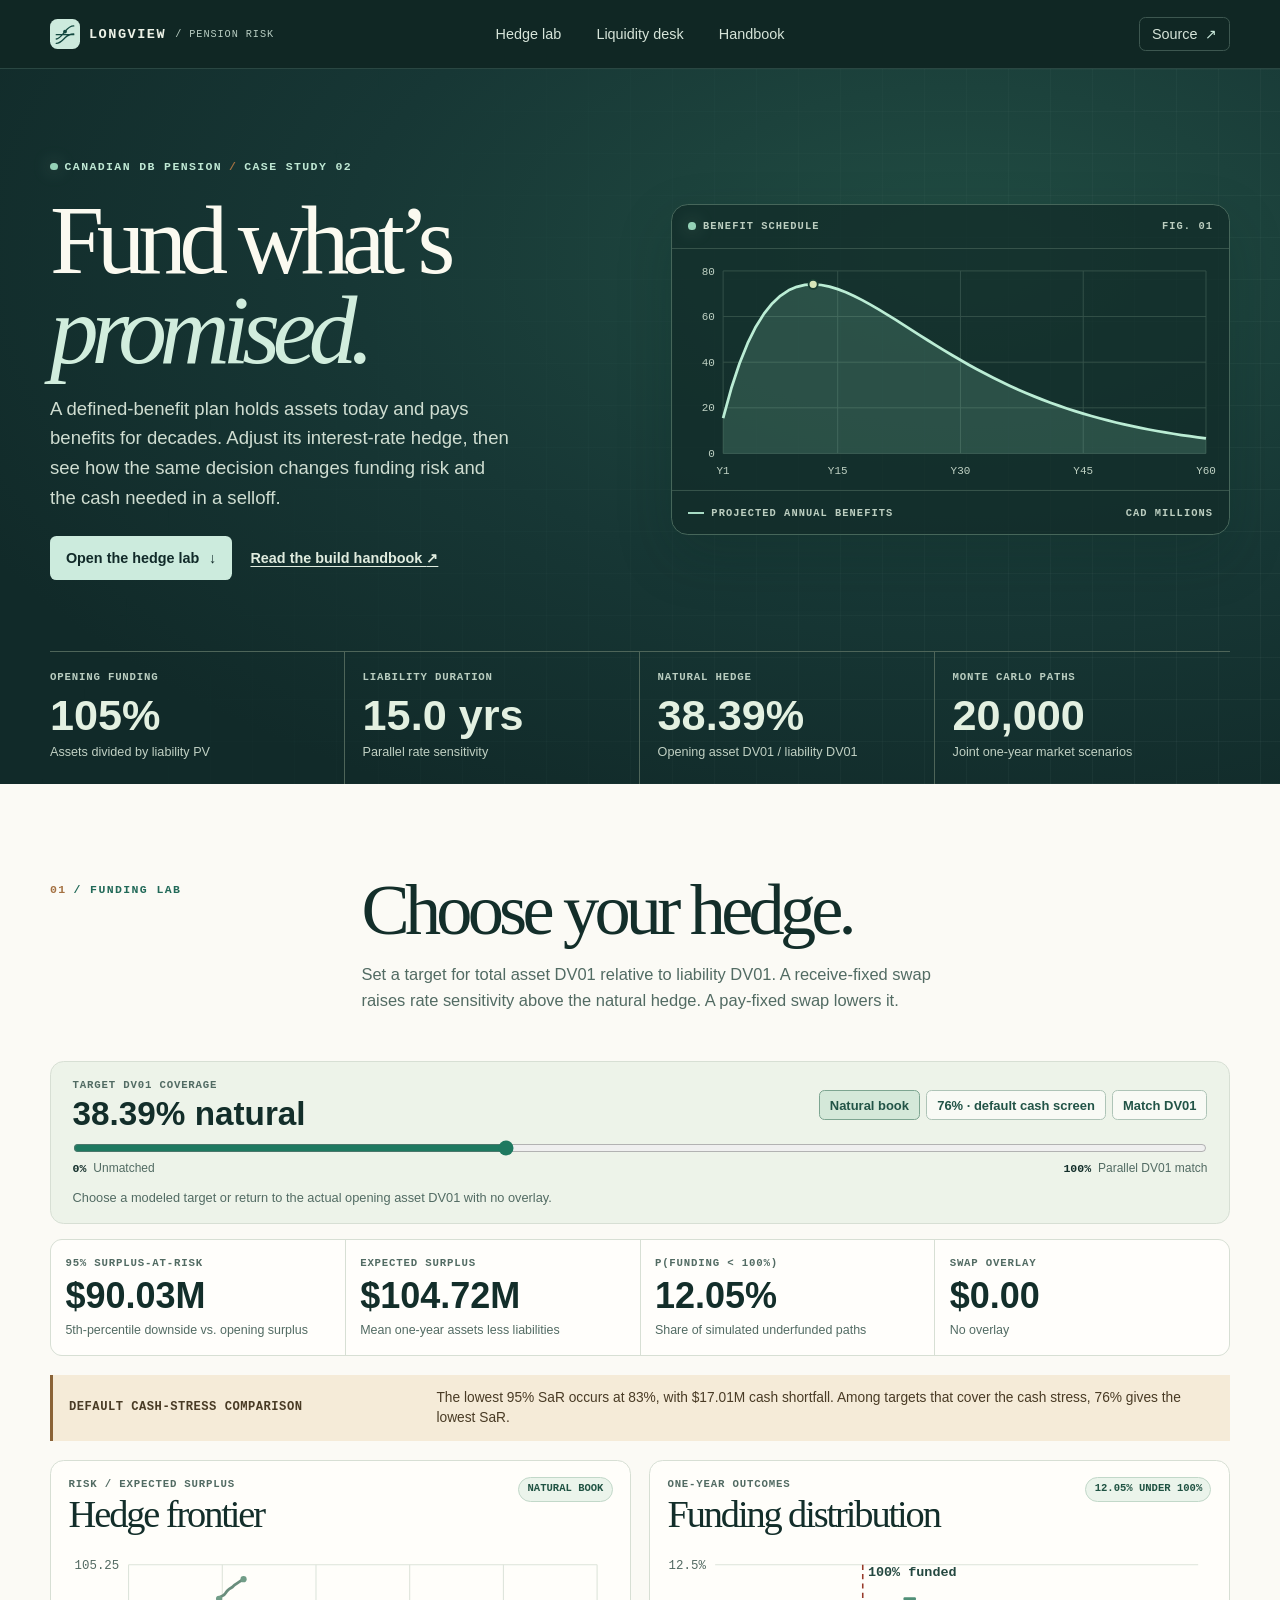
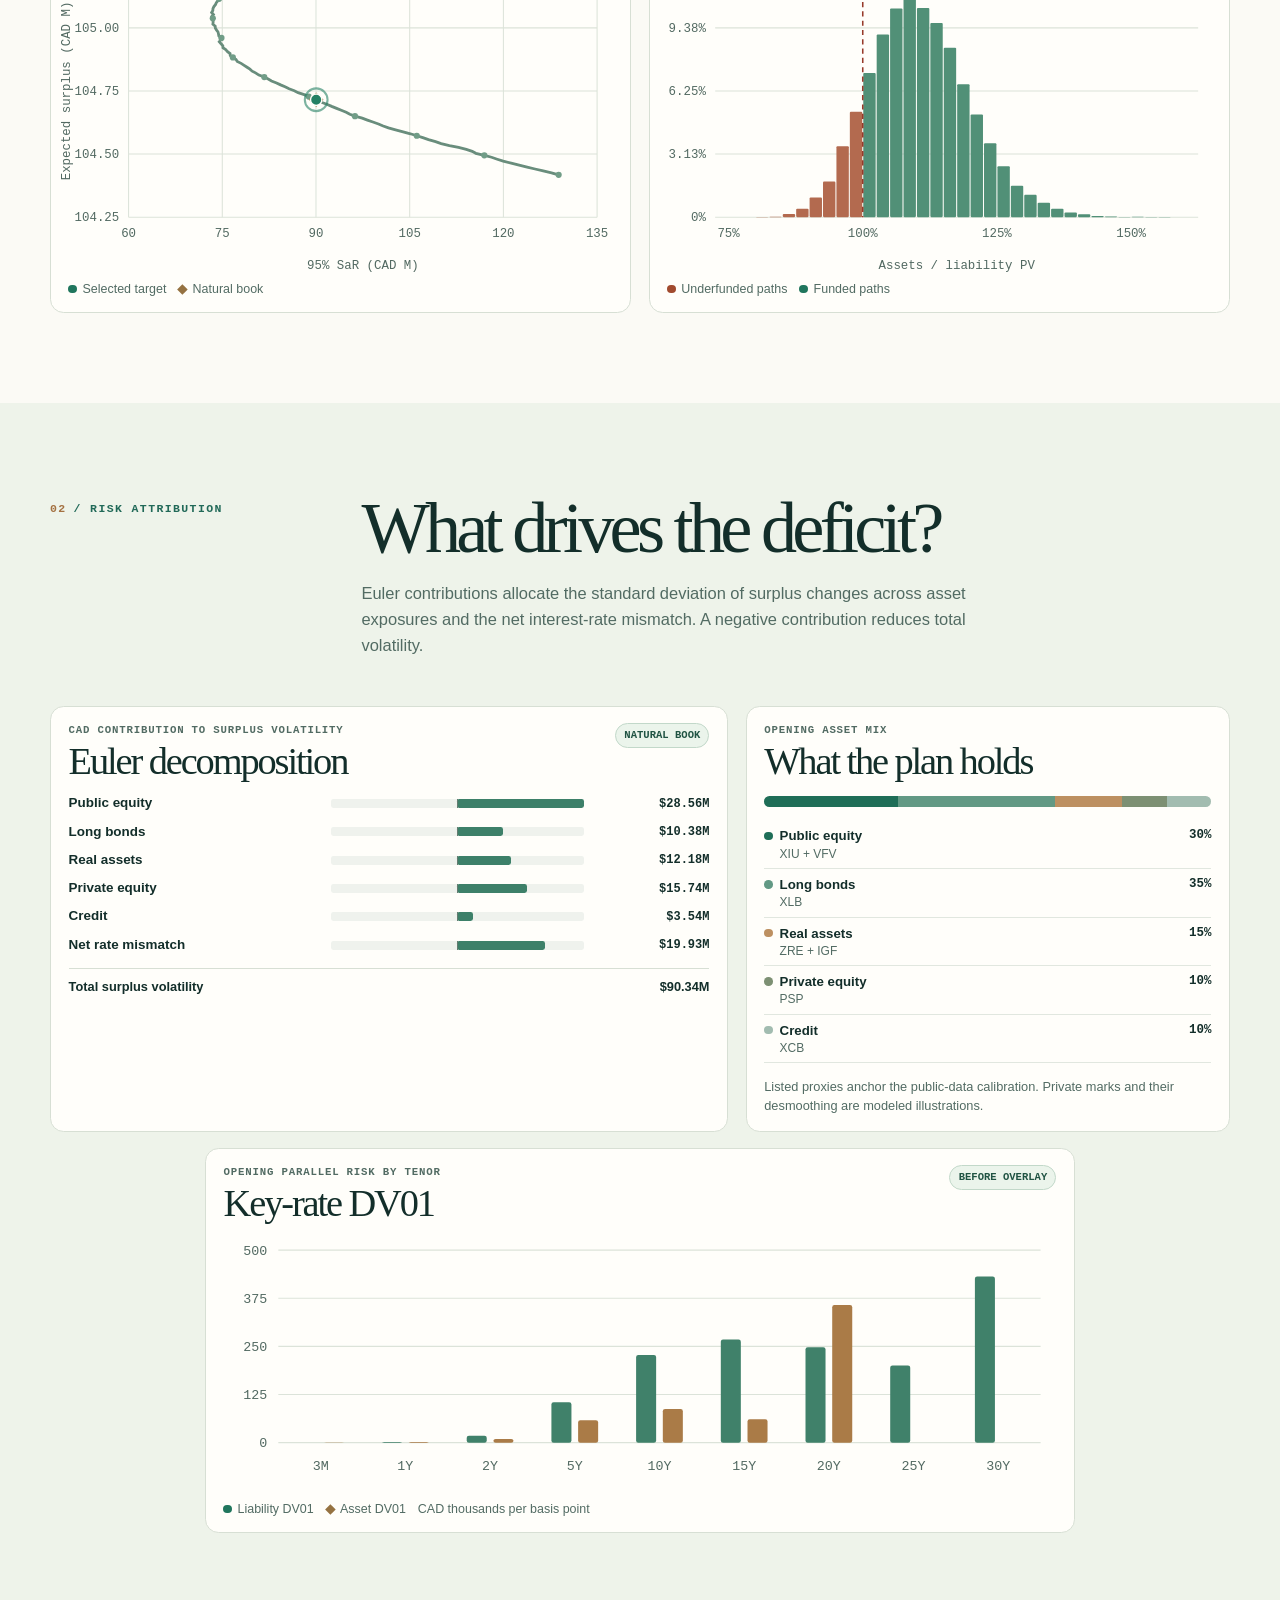
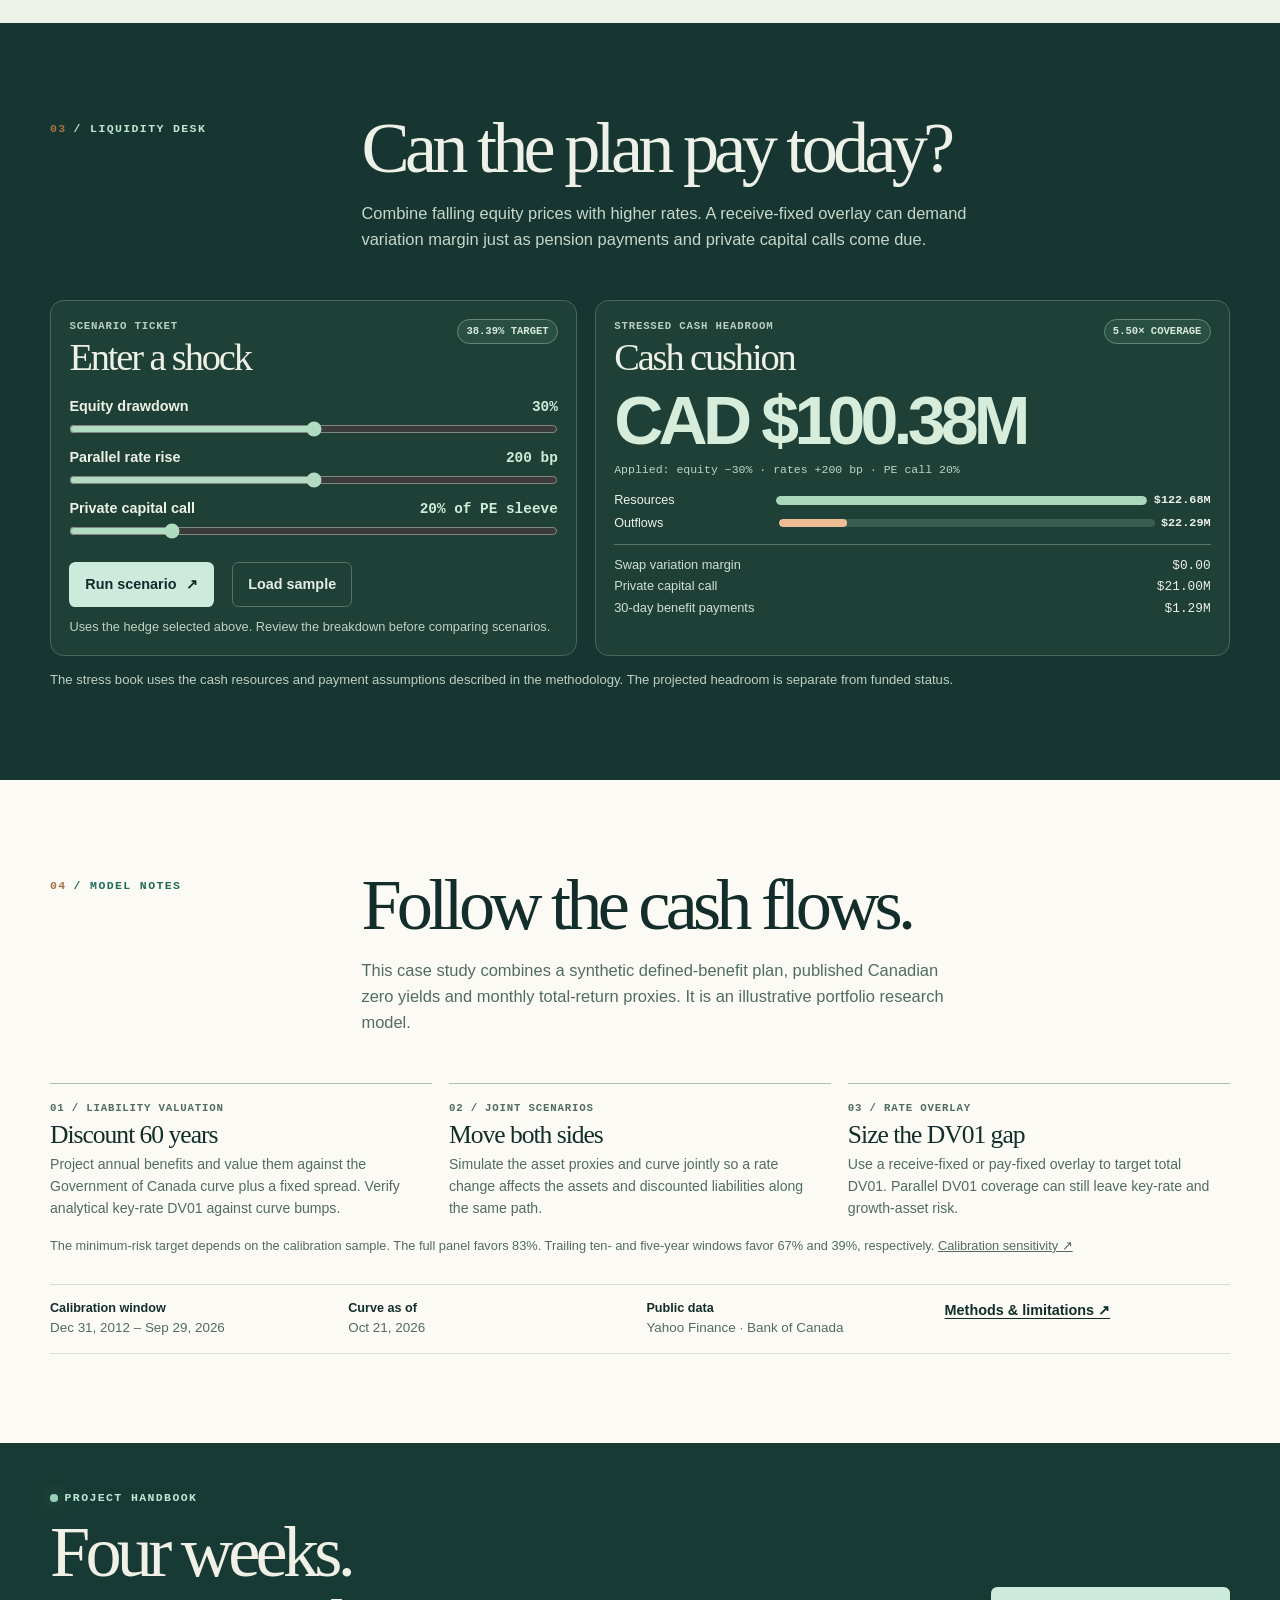
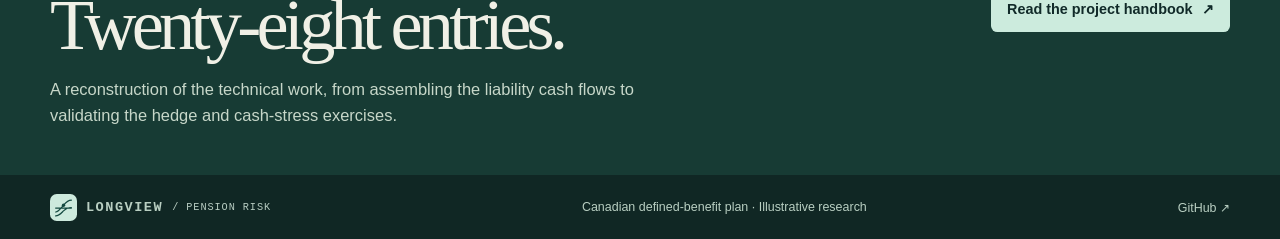
==== docs/index.html @ ccb378ff "Build Canadian pension surplus risk and interactive LDI lab" ====
<!doctype html>
<html lang="en">
<head>
  <meta charset="utf-8">
  <meta name="viewport" content="width=device-width, initial-scale=1">
  <meta name="theme-color" content="#112a29">
  <meta name="description" content="An interactive Canadian pension case study. Hedge liability duration, inspect the funding distribution and stress-test cash.">
  <meta property="og:type" content="website">
  <meta property="og:title" content="LONGVIEW / Pension Risk Lab">
  <meta property="og:description" content="Set a Canadian pension hedge, compare one-year funding outcomes and run a liquidity stress.">
  <meta property="og:url" content="https://y68wu.github.io/pension-ldi-lab/">
  <meta property="og:image" content="https://y68wu.github.io/pension-ldi-lab/assets/share.png">
  <meta name="twitter:card" content="summary_large_image">
  <title>LONGVIEW / Pension Risk Lab</title>
  <link rel="icon" href="assets/mark.svg" type="image/svg+xml">
  <link rel="stylesheet" href="assets/site.css">
  <script src="assets/site.js" type="module"></script>
</head>
<body>
  <a href="#main" class="skip">Skip to content</a>
  <header class="site-header">
    <div class="shell nav">
      <a class="brand" href="./"><img src="assets/mark.svg" alt="" width="30" height="30"><strong>LONGVIEW</strong><span>/ PENSION RISK</span></a>
      <nav aria-label="Main navigation">
        <a href="#hedge">Hedge lab</a><a href="#liquidity">Liquidity desk</a><a href="handbook.html">Handbook</a>
      </nav>
      <a class="repo" href="https://github.com/y68wu/pension-ldi-lab">Source <span aria-hidden="true">↗</span></a>
    </div>
  </header>

  <main id="main">
    <section class="hero" aria-labelledby="hero-title">
      <div class="shell hero-grid">
        <div class="hero-copy">
          <p class="kicker"><i></i> CANADIAN DB PENSION <span>/</span> CASE STUDY 02</p>
          <h1 id="hero-title">Fund what’s<br> <em>promised.</em></h1>
          <p>A defined-benefit plan holds assets today and pays benefits for decades. Adjust its interest-rate hedge, then see how the same decision changes funding risk and the cash needed in a selloff.</p>
          <div class="actions"><a class="button primary" href="#hedge">Open the hedge lab <span aria-hidden="true">↓</span></a><a class="text-link" href="handbook.html">Read the build handbook <span aria-hidden="true">↗</span></a></div>
        </div>
        <figure class="hero-card">
          <div class="hero-card-head"><span><i></i> BENEFIT SCHEDULE</span><span>FIG. 01</span></div>
          <svg id="hero-chart" viewBox="0 0 610 265" role="img" aria-label="Projected benefit payments over a 60-year horizon"></svg>
          <figcaption><span><i></i> PROJECTED ANNUAL BENEFITS</span><span>CAD MILLIONS</span></figcaption>
        </figure>
      </div>
      <dl class="shell hero-metrics" aria-label="Plan at a glance">
        <div><dt>OPENING FUNDING</dt><dd id="hero-funding">—</dd><span>Assets divided by liability PV</span></div>
        <div><dt>LIABILITY DURATION</dt><dd id="hero-duration">—</dd><span>Parallel rate sensitivity</span></div>
        <div><dt>NATURAL HEDGE</dt><dd id="hero-natural">—</dd><span>Opening asset DV01 / liability DV01</span></div>
        <div><dt>MONTE CARLO PATHS</dt><dd id="hero-paths">—</dd><span>Joint one-year market scenarios</span></div>
      </dl>
    </section>

    <section class="band paper" id="hedge" aria-labelledby="hedge-title">
      <div class="shell">
        <div class="section-intro">
          <p class="kicker"><span>01</span> / FUNDING LAB</p>
          <div><h2 id="hedge-title">Choose your hedge.</h2><p>Set a target for total asset DV01 relative to liability DV01. A receive-fixed swap raises rate sensitivity above the natural hedge. A pay-fixed swap lowers it.</p></div>
        </div>
        <div class="hedge-control">
          <div class="control-top">
            <div><label for="hedge-ratio" class="micro">TARGET DV01 COVERAGE</label><output id="hedge-output" for="hedge-ratio">—</output></div>
            <div class="presets" aria-label="Hedge presets">
              <button type="button" id="hedge-natural">Natural book</button><button type="button" id="hedge-sample">Default cash screen</button><button type="button" id="hedge-full">Match DV01</button>
            </div>
          </div>
          <input id="hedge-ratio" type="range" min="0" max="100" step="1" value="75" disabled aria-describedby="hedge-note">
          <div class="axis-labels"><span>0% <small>Unmatched</small></span><span>100% <small>Parallel DV01 match</small></span></div>
          <p id="hedge-note" class="control-note">Choose a modeled target or return to the actual opening asset DV01 with no overlay.</p>
        </div>
        <div class="metrics-row" aria-live="polite">
          <div><span class="micro">95% SURPLUS-AT-RISK</span><strong id="hedge-sar">—</strong><span>5th-percentile downside vs. opening surplus</span></div>
          <div><span class="micro">EXPECTED SURPLUS</span><strong id="hedge-surplus">—</strong><span>Mean one-year assets less liabilities</span></div>
          <div><span class="micro">P(FUNDING &lt; 100%)</span><strong id="hedge-under">—</strong><span>Share of simulated underfunded paths</span></div>
          <div><span class="micro">SWAP OVERLAY</span><strong id="hedge-notional">—</strong><span id="hedge-direction">Based on opening DV01 gap</span></div>
        </div>

        <aside id="tradeoff-callout" class="tradeoff-callout" hidden></aside>
        <div class="chart-grid">
          <figure class="figure frontier">
            <div class="figure-heading"><div><p class="micro">RISK / EXPECTED SURPLUS</p><h3>Hedge frontier</h3></div><span class="badge" id="frontier-current">—</span></div>
            <svg id="frontier-chart" viewBox="0 0 560 330" role="img" aria-label="Hedge frontier for expected surplus versus surplus at risk"></svg>
            <figcaption><span><i></i> Selected target</span><span><i class="square"></i> Natural book</span></figcaption>
          </figure>
          <figure class="figure distribution">
            <div class="figure-heading"><div><p class="micro">ONE-YEAR OUTCOMES</p><h3>Funding distribution</h3></div><span class="badge" id="distribution-under">—</span></div>
            <svg id="distribution-chart" viewBox="0 0 560 330" role="img" aria-label="Distribution of the simulated one-year funding ratio"></svg>
            <figcaption><span><i class="risk-dot"></i> Underfunded paths</span><span><i></i> Funded paths</span></figcaption>
          </figure>
        </div>
      </div>
    </section>

    <section class="band pale" id="attribution" aria-labelledby="attribution-title">
      <div class="shell">
        <div class="section-intro">
          <p class="kicker"><span>02</span> / RISK ATTRIBUTION</p>
          <div><h2 id="attribution-title">What drives the deficit?</h2><p>Euler contributions allocate the standard deviation of surplus changes across asset exposures and the net interest-rate mismatch. A negative contribution reduces total volatility.</p></div>
        </div>
        <div class="attribution-grid">
          <div class="figure contribution">
            <div class="figure-heading"><div><p class="micro">CAD CONTRIBUTION TO SURPLUS VOLATILITY</p><h3>Euler decomposition</h3></div><span class="badge" id="attribution-target">—</span></div>
            <div id="risk-bars" class="risk-bars"></div>
          </div>
          <div class="allocation">
            <p class="micro">OPENING ASSET MIX</p>
            <h3>What the plan holds</h3>
            <div id="allocation-strip" class="allocation-strip" aria-hidden="true"></div>
            <dl id="allocation-list"></dl>
            <p class="fine">Listed proxies anchor the public-data calibration. Private marks and their desmoothing are modeled illustrations.</p>
          </div>
        </div>
        <figure class="figure key-rates" id="key-rate-card" hidden>
          <div class="figure-heading"><div><p class="micro">OPENING PARALLEL RISK BY TENOR</p><h3>Key-rate DV01</h3></div><span class="badge">BEFORE OVERLAY</span></div>
          <svg id="key-rate-chart" viewBox="0 0 780 245" role="img" aria-label="Opening asset and liability DV01 by Government of Canada curve tenor"></svg>
          <figcaption><span><i></i> Liability DV01</span><span><i class="square"></i> Asset DV01</span><span>CAD thousands per basis point</span></figcaption>
        </figure>
      </div>
    </section>

    <section class="band dark" id="liquidity" aria-labelledby="liquidity-title">
      <div class="shell">
        <div class="section-intro">
          <p class="kicker"><span>03</span> / LIQUIDITY DESK</p>
          <div><h2 id="liquidity-title">Can the plan pay today?</h2><p>Combine falling equity prices with higher rates. A receive-fixed overlay can demand variation margin just as pension payments and private capital calls come due.</p></div>
        </div>
        <div class="liquidity-grid">
          <form id="stress-form" class="stress-controls">
            <div class="figure-heading"><div><p class="micro">SCENARIO TICKET</p><h3>Enter a shock</h3></div><span class="badge" id="stress-target">—</span></div>
            <label for="stress-equity">Equity drawdown <output id="stress-equity-value" for="stress-equity">30%</output></label>
            <input id="stress-equity" type="range" min="0" max="60" step="1" value="30">
            <label for="stress-rates">Parallel rate rise <output id="stress-rates-value" for="stress-rates">200 bp</output></label>
            <input id="stress-rates" type="range" min="0" max="400" step="10" value="200">
            <label for="stress-call">Private capital call <output id="stress-call-value" for="stress-call">—</output></label>
            <input id="stress-call" type="range" min="0" max="100" step="1" value="20">
            <div class="actions"><button class="button primary" type="submit">Run scenario <span aria-hidden="true">↗</span></button><button type="button" class="button ghost" id="stress-sample">Load sample</button></div>
            <p class="fine">Uses the hedge selected above. Review the breakdown before comparing scenarios.</p>
          </form>
          <div class="liquidity-result" aria-live="polite">
            <div class="figure-heading"><div><p class="micro">STRESSED CASH HEADROOM</p><h3 id="stress-result-title">Run a scenario</h3></div><span class="badge" id="stress-coverage">—</span></div>
            <strong id="stress-headroom" class="headroom">—</strong>
            <p id="stress-applied" class="stress-applied"></p>
            <div id="stress-chart" class="cash-bars"></div>
            <dl id="stress-breakdown" class="cash-breakdown"></dl>
          </div>
        </div>
        <p class="stress-note" id="stress-note">The stress book uses the cash resources and payment assumptions described in the methodology. The projected headroom is separate from funded status.</p>
      </div>
    </section>

    <section class="band paper" id="method" aria-labelledby="method-title">
      <div class="shell">
        <div class="section-intro">
          <p class="kicker"><span>04</span> / MODEL NOTES</p>
          <div><h2 id="method-title">Follow the cash flows.</h2><p>This case study combines a synthetic defined-benefit plan, published Canadian zero yields and monthly total-return proxies. It is an illustrative portfolio research model.</p></div>
        </div>
        <div class="method-grid">
          <article><span class="micro">01 / LIABILITY VALUATION</span><h3>Discount 60 years</h3><p>Project annual benefits and value them against the Government of Canada curve plus a fixed spread. Verify analytical key-rate DV01 against curve bumps.</p></article>
          <article><span class="micro">02 / JOINT SCENARIOS</span><h3>Move both sides</h3><p>Simulate the asset proxies and curve jointly so a rate change affects the assets and discounted liabilities along the same path.</p></article>
          <article><span class="micro">03 / RATE OVERLAY</span><h3>Size the DV01 gap</h3><p>Use a receive-fixed or pay-fixed overlay to target total DV01. Parallel DV01 coverage can still leave key-rate and growth-asset risk.</p></article>
        </div>
        <p class="fine">The minimum-risk target depends on the calibration sample. The full panel favors 83%. Trailing ten- and five-year windows favor 67% and 39%, respectively. <a href="https://github.com/y68wu/pension-ldi-lab/blob/main/reports/calibration_check.csv">Calibration sensitivity ↗</a></p>
        <dl class="study-strip"><div><dt>Calibration window</dt><dd id="meta-window">—</dd></div><div><dt>Curve as of</dt><dd id="meta-as-of">—</dd></div><div><dt>Public data</dt><dd>Yahoo Finance · Bank of Canada</dd></div><div><a class="text-link" href="https://github.com/y68wu/pension-ldi-lab#readme">Methods &amp; limitations <span aria-hidden="true">↗</span></a></div></dl>
      </div>
    </section>

    <section class="handbook-cta">
      <div class="shell">
        <div><p class="kicker"><i></i> PROJECT HANDBOOK</p><h2>Four weeks.<br> Twenty-eight entries.</h2><p>A reconstruction of the technical work, from assembling the liability cash flows to validating the hedge and cash-stress exercises.</p></div>
        <a class="button primary" href="handbook.html">Read the project handbook <span aria-hidden="true">↗</span></a>
      </div>
    </section>
    <div id="data-error" class="data-error" role="alert" hidden>Interactive data could not load. Refresh the page or open the analysis in the source repository.</div>
    <noscript><p class="data-error">Enable JavaScript to operate the hedge and liquidity labs. The methodology is available in the project handbook.</p></noscript>
  </main>
  <footer class="site-footer"><div class="shell"><a class="brand" href="./"><img src="assets/mark.svg" alt="" width="27" height="27"><strong>LONGVIEW</strong><span>/ PENSION RISK</span></a><span>Canadian defined-benefit plan · Illustrative research</span><a href="https://github.com/y68wu/pension-ldi-lab">GitHub ↗</a></div></footer>
</body>
</html>
---- docs/assets/site.css ----
:root {
  color-scheme: light;
  --ink: #132e2a;
  --deep: #112a29;
  --night: #173634;
  --teal: #1d6a58;
  --mint: #ccebdd;
  --paper: #fbfaf5;
  --pale: #eef3ea;
  --line: #d7dfd4;
  --soft: #526b63;
  --ochre: #a14a2e;
  --sand: #f0d8a4;
  --mono: ui-monospace, SFMono-Regular, Consolas, "Liberation Mono", monospace;
  --sans: "Aptos", "Helvetica Neue", Arial, sans-serif;
  --serif: Georgia, "Times New Roman", serif;
  font-family: var(--sans);
  color: var(--ink);
  background: var(--deep);
  scroll-behavior: smooth;
  -webkit-text-size-adjust: 100%;
}
*, *::before, *::after { box-sizing: border-box; }
body { margin: 0; }
button, input { font: inherit; }
button { cursor: pointer; }
a { color: inherit; }
[hidden] { display: none !important; }
:focus-visible { outline: 3px solid #317f68; outline-offset: 4px; }
.dark :focus-visible, .hero :focus-visible, .site-header :focus-visible { outline-color: #e6c788; }
.skip { position: fixed; z-index: 10; top: .6rem; left: .6rem; padding: .6rem .8rem; background: var(--mint); color: var(--deep); transform: translateY(-140%); }
.skip:focus { transform: none; }
.shell { width: min(100% - 5rem, 1180px); margin-inline: auto; }
.site-header { background: #102724; border-bottom: 1px solid #2a4742; color: #edf2e7; }
.nav { min-height: 68px; display: grid; grid-template-columns: minmax(200px, 1fr) auto minmax(120px, 1fr); align-items: center; gap: 1rem; }
.brand { display: inline-flex; align-items: center; gap: .56rem; width: fit-content; white-space: nowrap; text-decoration: none; }
.brand strong { font-family: var(--mono); letter-spacing: .11em; font-size: .85rem; }
.brand > span { font: .64rem var(--mono); letter-spacing: .09em; color: #b8cdc2; }
.nav nav { display: flex; align-items: center; gap: clamp(.75rem, 3vw, 2.2rem); }
.nav nav a, .repo { white-space: nowrap; font-size: .9rem; text-decoration: none; color: #d6e4d9; }
.nav nav a:hover, .nav nav a[aria-current], .repo:hover { color: var(--mint); text-decoration: underline; text-underline-offset: .35em; }
.repo { justify-self: end; padding: .53rem .75rem; border: 1px solid #3d5750; border-radius: .4rem; }
.repo span { margin-left: .22rem; color: var(--mint); }
.hero { position: relative; color: #f4f5eb; padding: clamp(3rem, 7vw, 7rem) 0 0; isolation: isolate; background: radial-gradient(ellipse at 75% 26%, #214d43 0%, #173735 45%, #112a29 82%); }
.hero::before { content: ""; position: absolute; z-index: -1; inset: 0; background-image: linear-gradient(#ccebdd0b 1px, transparent 1px), linear-gradient(90deg, #ccebdd0b 1px, transparent 1px); background-size: 42px 42px; mask-image: linear-gradient(115deg, transparent 20%, #000 90%); pointer-events: none; }
.hero-grid { display: grid; grid-template-columns: 1.02fr 1fr; align-items: center; gap: clamp(1.8rem, 4vw, 4.25rem); }
.kicker { display: flex; align-items: center; flex-wrap: wrap; gap: .6em; margin: 0; color: #216958; font: 700 .72rem/1.4 var(--mono); letter-spacing: .12em; }
.kicker i, .hero-card-head i { width: .48rem; height: .48rem; flex-shrink: 0; background: #95d2b7; border-radius: 50%; box-shadow: 0 0 18px #b7e1c466; }
.hero .kicker, .dark .kicker, .handbook-cta .kicker { color: #bfe8d4; }
.kicker > span { color: #a47142; }
.hero h1 { margin: .22em 0 .19em; color: #fbfaf0; font: 400 clamp(3.6rem, 7.6vw, 7.2rem)/.92 var(--serif); letter-spacing: -.075em; }
.hero h1 em { color: #d1eddd; font-weight: 400; }
.hero-copy > p:not(.kicker) { max-width: 460px; color: #cfddd1; font-size: clamp(1rem, 1.45vw, 1.18rem); line-height: 1.6; }
.actions { display: flex; align-items: center; flex-wrap: wrap; gap: .9rem 1.15rem; margin-top: 1.45rem; }
.button { display: inline-flex; justify-content: center; align-items: center; gap: .6rem; min-height: 2.8rem; padding: .63rem .93rem; border: 1px solid transparent; border-radius: .4rem; text-decoration: none; line-height: 1.3; font-size: .9rem; font-weight: 750; }
.button.primary { background: var(--mint); color: var(--deep); }
.button.primary:hover { background: #e0f3e7; }
.button.ghost { color: #e4ede4; background: transparent; border-color: #58736a; }
.button.ghost:hover { border-color: #c8ded0; }
.text-link { width: fit-content; text-decoration: underline; text-underline-offset: .24em; font-size: .9rem; font-weight: 700; }
.hero .text-link { color: #e0ecdf; }
.hero-card { width: 100%; min-width: 0; margin: 0; border: 1px solid #46665a; border-radius: 1.05rem; overflow: hidden; background: #112a27b8; box-shadow: 0 22px 54px #0c201b35; }
.hero-card-head, .hero-card figcaption { min-height: 44px; padding: .65rem 1rem; display: flex; gap: .6rem; justify-content: space-between; align-items: center; border-bottom: 1px solid #36534a; color: #bccec0; font: 700 .65rem/1.4 var(--mono); letter-spacing: .1em; }
.hero-card-head span:first-child, .hero-card figcaption span:first-child { display: inline-flex; align-items: center; gap: .45rem; }
.hero-card figcaption { border-bottom: 0; border-top: 1px solid #36534a; }
.hero-card figcaption i { height: .15rem; width: 1rem; background: #a7dbc4; }
.hero-card svg, .figure svg { width: 100%; height: auto; display: block; }
.hero-metrics { display: grid; grid-template-columns: repeat(4, minmax(0, 1fr)); border-top: 1px solid #4e6559; margin: clamp(2.3rem, 5.5vw, 5rem) auto 0; padding: 0; }
.hero-metrics > div { min-width: 0; padding: 1.15rem 1.1rem 1.4rem; border-right: 1px solid #4e6559; }
.hero-metrics > div:first-child { padding-left: 0; }
.hero-metrics > div:last-child { border-right: 0; }
.hero-metrics dt, .micro { color: var(--soft); font: 700 .67rem/1.45 var(--mono); letter-spacing: .075em; margin: 0; }
.hero-metrics dt { color: #b9cdc0; }
.hero-metrics dd { margin: .34rem 0 .15rem; color: #e3f0e1; font-size: clamp(1.5rem, 3.4vw, 2.7rem); font-weight: 700; font-variant-numeric: tabular-nums; }
.hero-metrics div > span { color: #c0d0c3; font-size: .79rem; line-height: 1.35; }
.band { padding: clamp(3.2rem, 7vw, 6.2rem) 0; }
.paper { background: var(--paper); }
.pale { background: var(--pale); }
.dark { background: #173632; color: #edf1e7; }
.section-intro { display: grid; grid-template-columns: minmax(145px, .33fr) 1fr; gap: 1rem 1.55rem; align-items: start; margin-bottom: clamp(1.7rem, 3.7vw, 3.1rem); }
.section-intro > .kicker { margin-top: .55rem; }
.section-intro h2, .handbook-cta h2 { margin: 0; font: 400 clamp(2.5rem, 5.65vw, 5rem)/1.01 var(--serif); letter-spacing: -.066em; }
.section-intro p:not(.kicker), .handbook-cta p:not(.kicker) { max-width: 610px; margin: .9rem 0 0; color: var(--soft); font-size: 1.03rem; line-height: 1.6; }
.dark .section-intro p:not(.kicker), .handbook-cta p:not(.kicker) { color: #c7d7c9; }
.hedge-control { border: 1px solid var(--line); background: #edf3e9; border-radius: .85rem; padding: 1rem 1.35rem; }
.control-top { display: flex; justify-content: space-between; align-items: center; gap: .7rem; margin-bottom: .5rem; }
.control-top label { display: block; margin-bottom: .22rem; }
.control-top output { display: block; color: var(--ink); font-size: 2.08rem; font-weight: 700; font-variant-numeric: tabular-nums; line-height: 1.05; }
.presets { display: flex; flex-wrap: wrap; gap: .4rem; }
.presets button { padding: .43rem .62rem; border: 1px solid #aec4b7; border-radius: .34rem; color: #225447; background: #f8faf5; font-size: .81rem; font-weight: 750; }
.presets button:hover, .presets button[aria-pressed="true"] { background: #d4e8d9; border-color: #7da591; }
input[type="range"] { display: block; width: 100%; margin: 0; accent-color: #1e7960; cursor: pointer; }
.axis-labels { display: flex; justify-content: space-between; gap: .5rem; margin-top: .33rem; font: 700 .72rem/1.4 var(--mono); }
.axis-labels small { color: var(--soft); font: .75rem var(--sans); }
.control-note, .fine { margin: .65rem 0 0; color: var(--soft); font-size: .8rem; line-height: 1.5; }
.metrics-row { display: grid; grid-template-columns: repeat(4, minmax(0, 1fr)); gap: 1px; border: 1px solid var(--line); border-radius: .75rem; overflow: hidden; background: var(--line); margin: .95rem 0 1.2rem; }
.metrics-row > div { background: #fffefb; min-width: 0; padding: 1rem .9rem; display: grid; align-content: start; gap: .35rem; }
.metrics-row strong { font: 700 clamp(1.3rem, 3vw, 2.25rem)/1.08 var(--sans); font-variant-numeric: tabular-nums; }
.metrics-row div > span:last-child { color: var(--soft); font-size: .78rem; line-height: 1.35; }
.chart-grid, .attribution-grid, .liquidity-grid { display: grid; grid-template-columns: repeat(2, minmax(0, 1fr)); gap: 1.1rem; align-items: stretch; }
.figure, .allocation { margin: 0; min-width: 0; border: 1px solid var(--line); border-radius: .85rem; background: #fffefa; overflow: hidden; }
.figure-heading { display: flex; justify-content: space-between; gap: .55rem; align-items: flex-start; padding: 1rem 1.1rem .45rem; }
.figure-heading h3, .allocation h3 { margin: .18rem 0 0; font: 400 clamp(1.5rem, 3.1vw, 2.4rem)/1 var(--serif); letter-spacing: -.055em; }
.badge { display: inline-block; width: fit-content; border: 1px solid #c2d8c9; border-radius: 20px; padding: .35rem .51rem; background: #ebf4eb; color: #205343; font: 700 .66rem/1.1 var(--mono); white-space: nowrap; }
.figure figcaption { display: flex; gap: .75rem; flex-wrap: wrap; padding: 0 1.08rem 1rem; color: var(--soft); font-size: .78rem; }
.figure figcaption span { display: flex; align-items: center; gap: .34rem; }
.figure figcaption i { display: inline-block; width: .55rem; height: .55rem; border-radius: 50%; background: #20765d; }
.figure figcaption .square { border-radius: 0; background: #957241; transform: rotate(45deg) scale(.83); }
.figure figcaption .risk-dot { background: #a14a2e; }
.chart-grid-line { stroke: #dce3d9; stroke-width: 1; }
.chart-axis { fill: #526961; font: 12px var(--mono); font-variant-numeric: tabular-nums; }
.hero-card .chart-grid-line { stroke: #36544b; }
.hero-card .chart-axis { fill: #bfd1c3; }
.chart-key-label { fill: #244840; font: 700 13px var(--mono); }
.attribution-grid { grid-template-columns: minmax(0, 1.4fr) minmax(0, 1fr); }
.risk-bars { padding: .5rem 1.1rem 1rem; display: grid; gap: .72rem; }
.risk-line { display: grid; grid-template-columns: minmax(110px, 1fr) minmax(60px, 1fr) minmax(72px, .46fr); align-items: center; gap: .6rem; }
.risk-name { font-size: .84rem; font-weight: 700; line-height: 1.25; }
.risk-track { position: relative; height: .57rem; border-radius: .15rem; background: #eff2ed; }
.risk-track::after { content: ""; position: absolute; z-index: 1; left: 50%; height: 100%; width: 1px; background: #657c70; }
.risk-fill { position: absolute; top: 0; height: 100%; border-radius: .15rem; background: #3d8069; }
.risk-fill[data-negative="true"] { background: #b46a46; }
.risk-value { text-align: right; font: 700 .75rem var(--mono); white-space: nowrap; }
.risk-total { display: flex; justify-content: space-between; border-top: 1px solid var(--line); margin-top: .2rem; padding-top: .58rem; font-size: .8rem; font-weight: 700; gap: .4rem; }
.allocation { padding: 1rem 1.1rem; }
.allocation-strip { display: flex; height: .7rem; border-radius: 20px; overflow: hidden; margin-top: 1rem; background: #e7ece5; }
.allocation-strip span { height: 100%; }
.allocation dl { margin: .85rem 0; }
.allocation dl > div { display: grid; grid-template-columns: 1fr auto; gap: .2rem .65rem; padding: .48rem 0; border-bottom: 1px solid #e1e7df; }
.allocation dt { display: flex; align-items: center; gap: .42rem; font-size: .83rem; font-weight: 750; }
.allocation dt i { width: .54rem; height: .54rem; flex: none; border-radius: 50%; }
.allocation dd { margin: 0; text-align: right; font: 700 .78rem var(--mono); }
.allocation dl small { grid-column: 1 / -1; color: var(--soft); font-size: .75rem; padding-left: .96rem; }
.liquidity-grid { grid-template-columns: minmax(0, .83fr) minmax(0, 1fr); }
.stress-controls, .liquidity-result { border: 1px solid #4a685c; border-radius: .85rem; background: #1e4037; padding: 1.15rem; min-width: 0; }
.stress-controls .figure-heading, .liquidity-result .figure-heading { padding: 0 0 .62rem; }
.dark .micro { color: #b9cfc1; }
.dark .badge { border-color: #658676; color: #d7e8dc; background: #2a5043; }
.stress-controls label { display: flex; justify-content: space-between; gap: .65rem; align-items: baseline; margin: .78rem 0 .35rem; font-size: .9rem; font-weight: 700; }
.stress-controls output { color: #d1ebd9; font-family: var(--mono); white-space: nowrap; }
.stress-controls input { accent-color: #b1dcc1; }
.stress-controls .fine, .stress-note { color: #bfd1c2; }
.stress-note { font-size: .82rem; line-height: 1.5; margin: .9rem 0 0; }
.headroom { color: #d5edda; font-size: clamp(2rem, 6vw, 4.25rem); letter-spacing: -.07em; font-variant-numeric: tabular-nums; line-height: 1; }
.headroom[data-shortfall="true"] { color: #f7c89f; }
.stress-applied { color: #bed3c5; font: .72rem/1.45 var(--mono); margin: .52rem 0 0; }
.cash-bars { display: grid; gap: .55rem; margin: .9rem 0; }
.cash-bar { display: grid; grid-template-columns: minmax(55px, .42fr) 1fr auto; align-items: center; gap: .4rem; font-size: .79rem; }
.cash-track { height: .55rem; background: #3b5d50; border-radius: 50px; overflow: hidden; }
.cash-track span { display: block; height: 100%; border-radius: 50px; }
.cash-bar strong { font: 700 .74rem var(--mono); white-space: nowrap; }
.cash-breakdown { display: grid; gap: .36rem; margin: .75rem 0 0; padding-top: .7rem; border-top: 1px solid #5a7669; }
.cash-breakdown > div { display: grid; grid-template-columns: 1fr auto; gap: .65rem; align-items: baseline; font-size: .8rem; }
.cash-breakdown dt { color: #d1dfd3; }
.cash-breakdown dd { margin: 0; text-align: right; font-family: var(--mono); white-space: nowrap; }
.method-grid { display: grid; grid-template-columns: repeat(3, minmax(0, 1fr)); gap: 1.05rem; }
.method-grid article { border-top: 1px solid #aabeb0; padding: .8rem .5rem 0 0; }
.method-grid h3 { font: 400 1.6rem/1.04 var(--serif); letter-spacing: -.04em; margin: .35rem 0; }
.method-grid p { color: var(--soft); font-size: .88rem; line-height: 1.55; margin: .35rem 0; }
.study-strip { display: grid; grid-template-columns: repeat(4, minmax(0, 1fr)); gap: .8rem; border-block: 1px solid var(--line); margin: 1.8rem 0 0; padding: 1rem 0; }
.study-strip dt { font-size: .79rem; font-weight: 750; }
.study-strip dd { margin: .25rem 0 0; color: var(--soft); font-size: .84rem; line-height: 1.35; }
.handbook-cta { background: #173b34; color: #f0f0e6; padding: 2.9rem 0; }
.handbook-cta .shell { display: flex; justify-content: space-between; align-items: center; gap: 1.1rem; flex-wrap: wrap; }
.handbook-cta h2 { margin-top: .6rem; }
.site-footer { color: #b9cfc2; background: #102724; font-size: .78rem; }
.site-footer .shell { display: flex; justify-content: space-between; align-items: center; min-height: 64px; gap: .9rem; flex-wrap: wrap; padding-block: .65rem; }
.site-footer > div > a:last-child { text-decoration: none; }
.data-error { background: #f4d7b8; color: #4e2e1e; padding: 1rem; margin: 0; text-align: center; }

@media (max-width: 1000px) {
  .shell { width: min(100% - 3rem, 1180px); }
  .nav { grid-template-columns: minmax(150px, 1fr) auto auto; }
  .brand > span { display: none; }
}
@media (max-width: 740px) {
  .shell { width: calc(100% - 2rem); }
  .hero-grid, .chart-grid, .attribution-grid, .liquidity-grid { grid-template-columns: minmax(0, 1fr); }
  .hero-grid { gap: 1.5rem; }
  .hero-card { max-width: 550px; }
  .section-intro { grid-template-columns: 1fr; gap: .48rem; }
  .section-intro > .kicker { margin: 0; }
  .metrics-row, .hero-metrics, .study-strip { grid-template-columns: repeat(2, minmax(0, 1fr)); }
  .hero-metrics > div:nth-child(2) { border-right: 0; }
  .hero-metrics > div:nth-child(3) { padding-left: 0; }
  .hero-metrics > div:nth-child(n + 3) { border-top: 1px solid #4e6559; }
  .method-grid { grid-template-columns: 1fr; }
}
@media (max-width: 520px) {
  .nav { display: grid; grid-template-columns: 1fr auto; gap: 0 .65rem; padding-top: .6rem; }
  .nav nav { grid-row: 2; grid-column: 1 / -1; justify-content: flex-start; flex-wrap: wrap; border-top: 1px solid #2a4742; padding: .59rem 0; margin-top: .57rem; }
  .nav nav a, .repo { font-size: .8rem; }
  .hero h1 { font-size: clamp(3rem, 11vw, 4.7rem); }
  .hero-card-head, .hero-card figcaption { font-size: .58rem; min-height: 36px; }
  .hero .actions { margin-top: 1.05rem; }
  .control-top { flex-wrap: wrap; }
  .hedge-control { padding: .86rem; }
  .metrics-row > div { padding: .75rem .66rem; }
  .chart-axis { font-size: 16px; }
  .chart-key-label { font-size: 17px; }
  .figure-heading { padding-inline: .84rem; }
  .risk-bars { padding-inline: .85rem; }
  .risk-line { grid-template-columns: minmax(90px, 1fr) minmax(45px, 1fr) auto; gap: .4rem; }
  .risk-name { font-size: .78rem; }
  .risk-value { font-size: .68rem; }
  .site-footer .shell > span { order: 3; flex-basis: 100%; }
}
@media (prefers-reduced-motion: reduce) { *, *::before, *::after { scroll-behavior: auto !important; } }
.tradeoff-callout { display: grid; grid-template-columns: minmax(120px, .45fr) minmax(0, 1fr); align-items: center; gap: .55rem 1.1rem; margin: 0 0 1.2rem; padding: .8rem 1rem; border-left: 3px solid #8a6337; background: #f5ebd8; color: #493b25; }
.tradeoff-callout strong { font: 700 .76rem/1.45 var(--mono); letter-spacing: .04em; }
.tradeoff-callout span { font-size: .86rem; line-height: 1.46; }
.key-rates { max-width: 870px; margin: 1rem auto 0; }
.key-rates .square { background: #aa7b47; transform: none; }
@media (max-width: 520px) {
  .tradeoff-callout { grid-template-columns: 1fr; }
  .key-rates .chart-axis { font-size: 21px; }
}
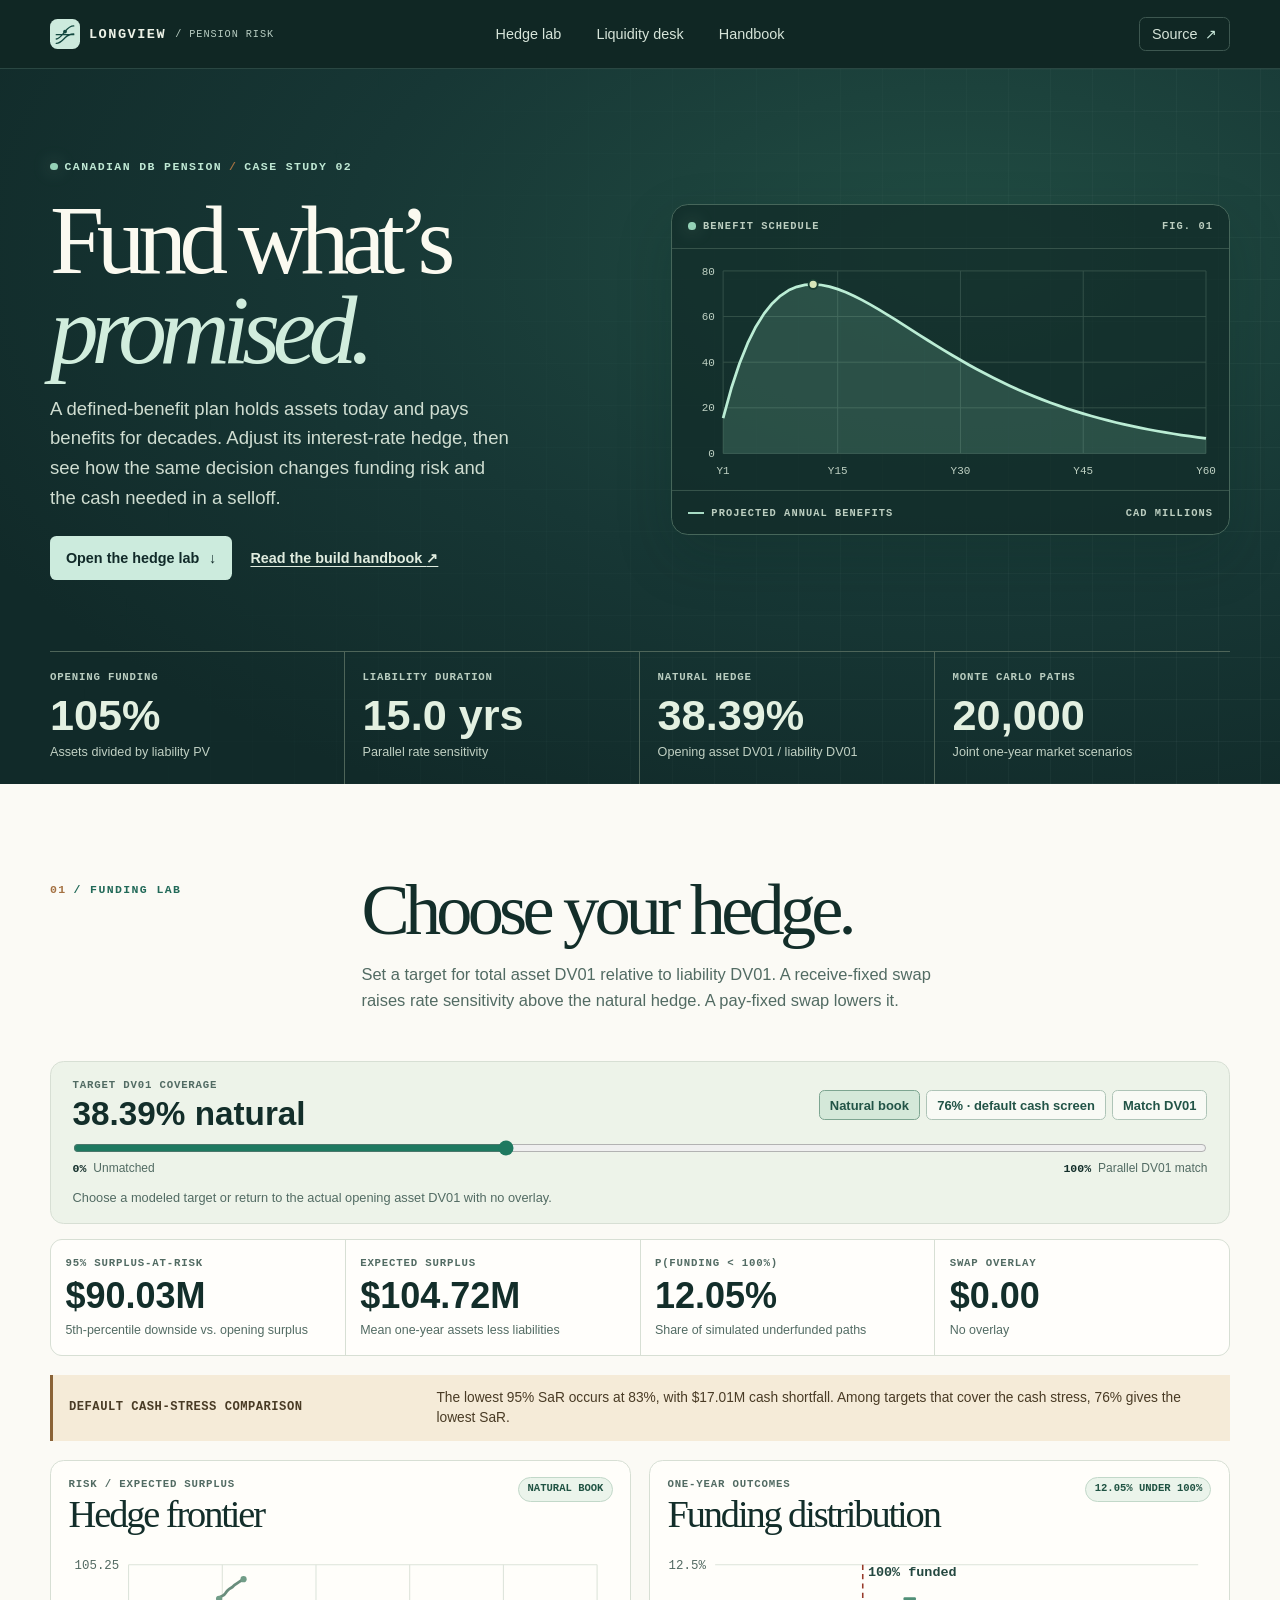
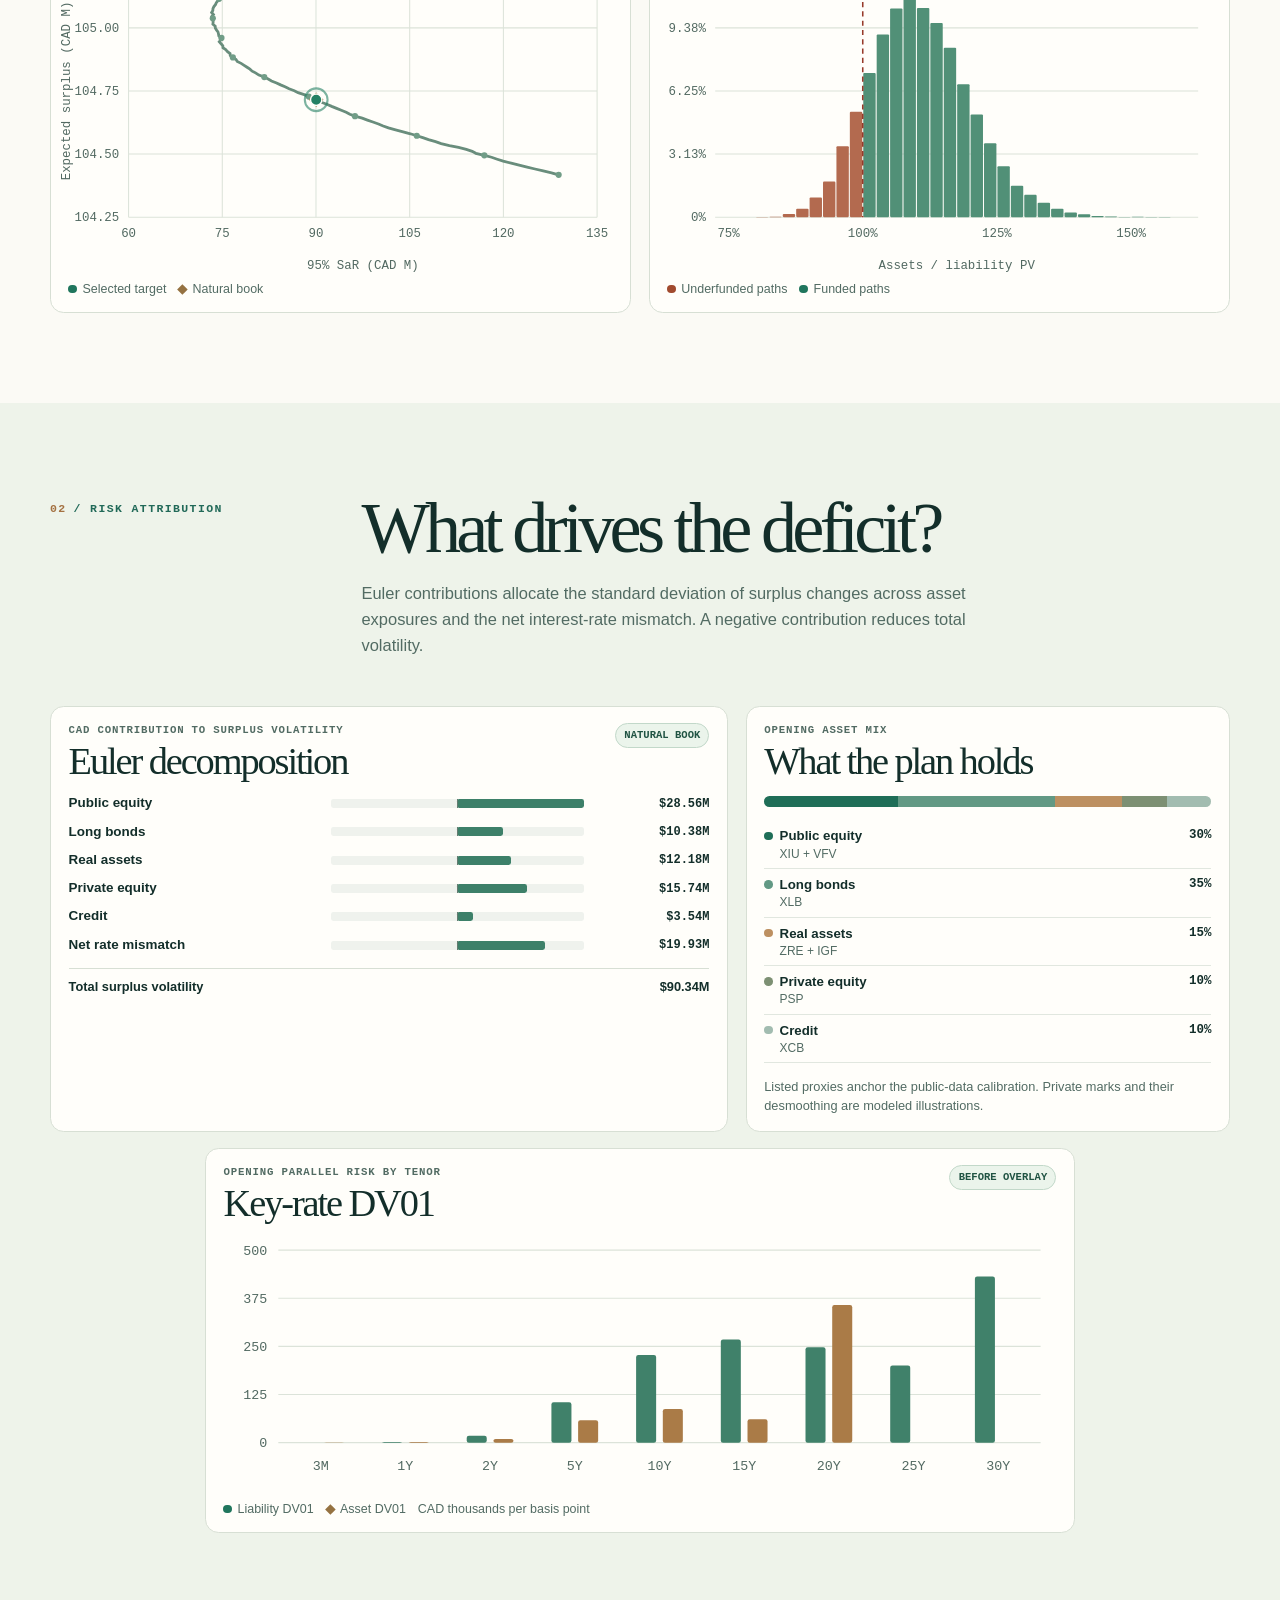
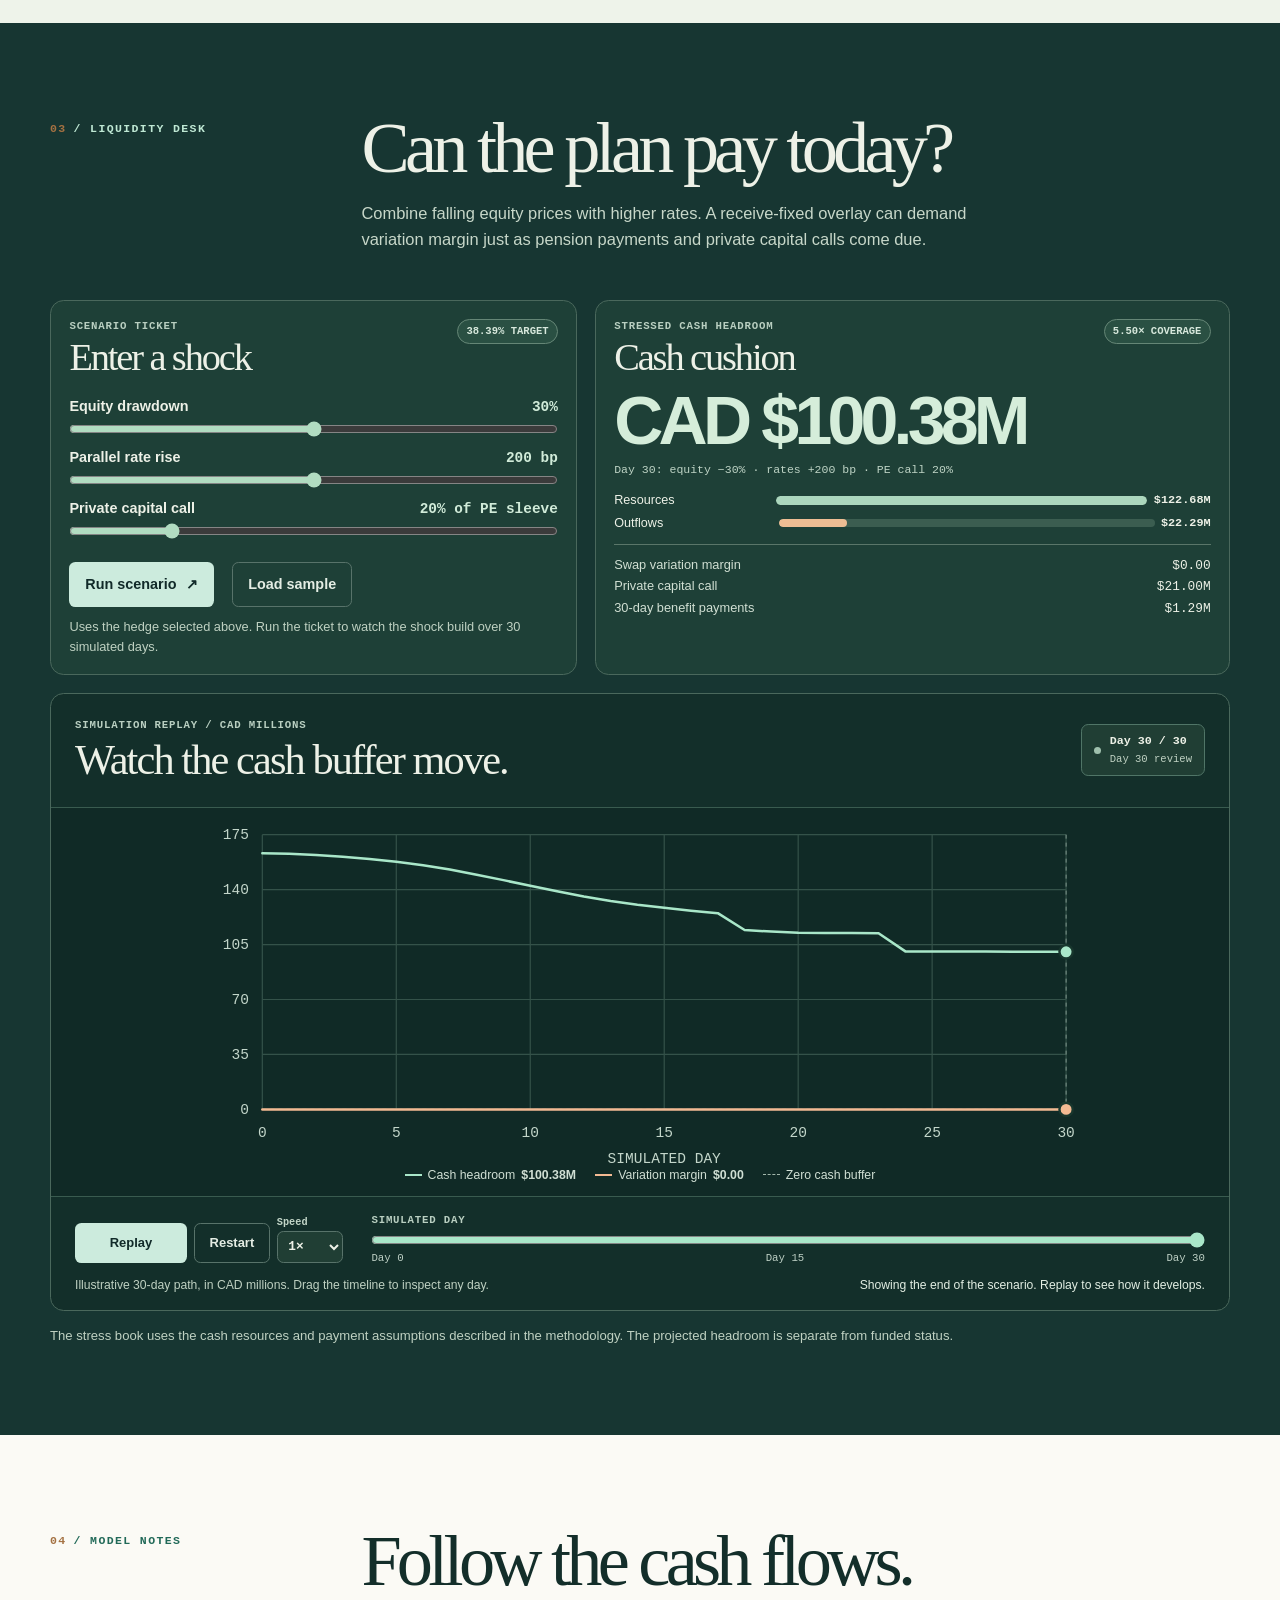
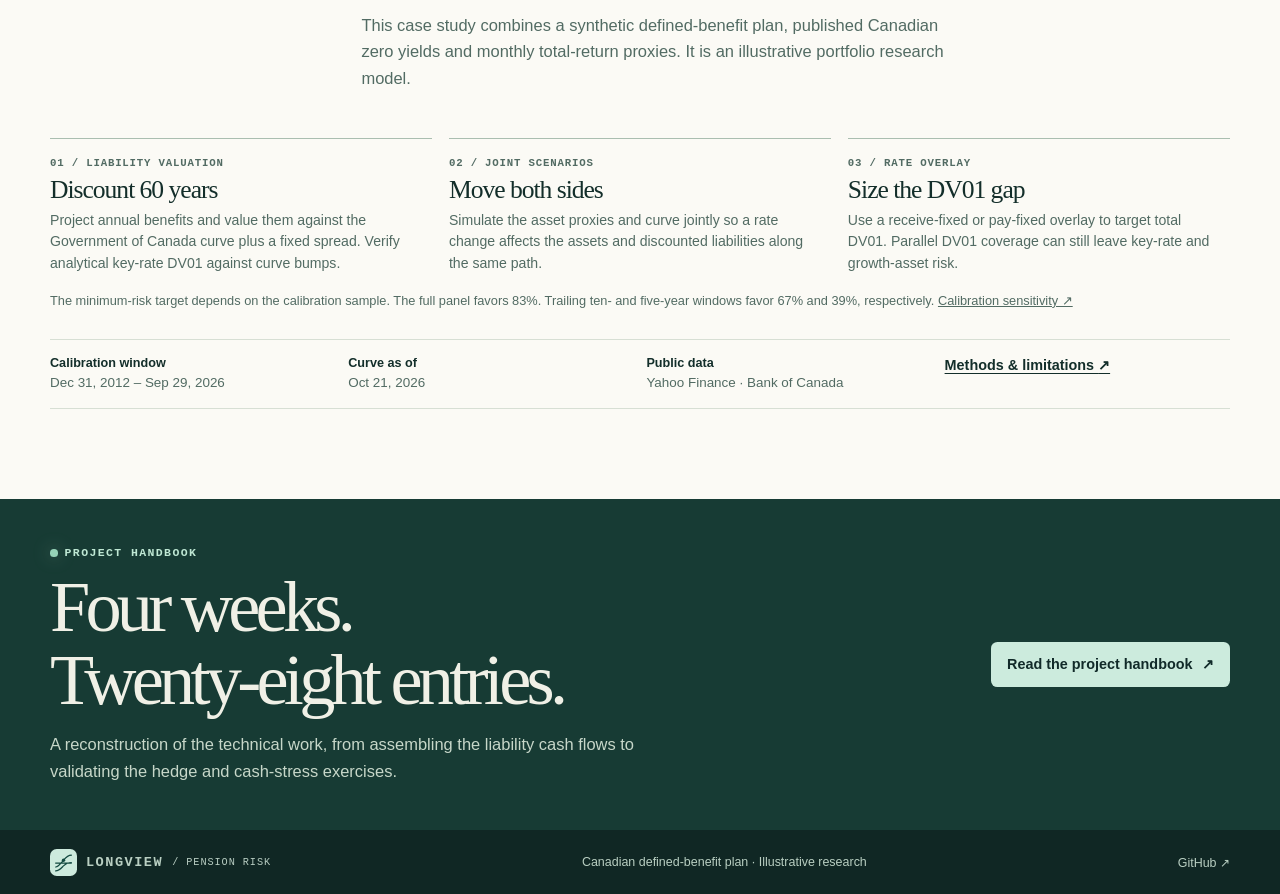
==== commit a049d468: "Animate liquidity stress with an interactive 30-day replay" ====
--- a/docs/index.html
+++ b/docs/index.html
@@ -134,9 +134,9 @@
             <label for="stress-call">Private capital call <output id="stress-call-value" for="stress-call">—</output></label>
             <input id="stress-call" type="range" min="0" max="100" step="1" value="20">
             <div class="actions"><button class="button primary" type="submit">Run scenario <span aria-hidden="true">↗</span></button><button type="button" class="button ghost" id="stress-sample">Load sample</button></div>
-            <p class="fine">Uses the hedge selected above. Review the breakdown before comparing scenarios.</p>
+            <p class="fine">Uses the hedge selected above. Run the ticket to watch the shock build over 30 simulated days.</p>
           </form>
-          <div class="liquidity-result" aria-live="polite">
+          <div class="liquidity-result">
             <div class="figure-heading"><div><p class="micro">STRESSED CASH HEADROOM</p><h3 id="stress-result-title">Run a scenario</h3></div><span class="badge" id="stress-coverage">—</span></div>
             <strong id="stress-headroom" class="headroom">—</strong>
             <p id="stress-applied" class="stress-applied"></p>
@@ -144,6 +144,44 @@
             <dl id="stress-breakdown" class="cash-breakdown"></dl>
           </div>
         </div>
+        <section class="replay-card" id="replay" aria-labelledby="replay-title">
+          <div class="replay-heading">
+            <div>
+              <p class="micro">SIMULATION REPLAY / CAD MILLIONS</p>
+              <h3 id="replay-title">Watch the cash buffer move.</h3>
+            </div>
+            <div class="replay-clock">
+              <span class="replay-beacon" aria-hidden="true"></span>
+              <div><strong id="replay-day">Day 0 / 30</strong><span id="replay-phase">Opening position</span></div>
+            </div>
+          </div>
+          <figure class="replay-figure">
+            <svg id="replay-chart" viewBox="0 0 760 300" role="img" aria-label="Cash headroom and variation margin over a 30-day illustrative stress path"></svg>
+            <figcaption class="replay-legend">
+              <span><i class="replay-swatch replay-swatch-headroom" aria-hidden="true"></i>Cash headroom <strong id="replay-buffer">—</strong></span>
+              <span><i class="replay-swatch replay-swatch-margin" aria-hidden="true"></i>Variation margin <strong id="replay-vm">—</strong></span>
+              <span><i class="replay-swatch replay-swatch-zero" aria-hidden="true"></i>Zero cash buffer</span>
+            </figcaption>
+          </figure>
+          <div class="replay-controls">
+            <div class="replay-buttons" aria-label="Replay controls">
+              <button type="button" class="button primary" id="replay-play" aria-pressed="false" disabled>Play replay</button>
+              <button type="button" class="button ghost" id="replay-restart" disabled>Restart</button>
+              <label class="replay-speed" for="replay-speed">Speed
+                <select id="replay-speed" disabled><option value="0.5">0.5×</option><option value="1" selected>1×</option><option value="2">2×</option></select>
+              </label>
+            </div>
+            <div class="replay-track">
+              <label class="micro" for="replay-scrub">SIMULATED DAY</label>
+              <input id="replay-scrub" type="range" min="0" max="30" step="1" value="0" disabled>
+              <div class="replay-scale" aria-hidden="true"><span>Day 0</span><span>Day 15</span><span>Day 30</span></div>
+            </div>
+          </div>
+          <div class="replay-footer">
+            <p id="replay-caption">Illustrative 30-day path, in CAD millions. Drag the timeline to inspect any day.</p>
+            <p id="replay-status" role="status"></p>
+          </div>
+        </section>
         <p class="stress-note" id="stress-note">The stress book uses the cash resources and payment assumptions described in the methodology. The projected headroom is separate from funded status.</p>
       </div>
     </section>
--- a/docs/assets/site.css
+++ b/docs/assets/site.css
@@ -153,6 +153,45 @@
 .cash-breakdown > div { display: grid; grid-template-columns: 1fr auto; gap: .65rem; align-items: baseline; font-size: .8rem; }
 .cash-breakdown dt { color: #d1dfd3; }
 .cash-breakdown dd { margin: 0; text-align: right; font-family: var(--mono); white-space: nowrap; }
+.replay-card { --replay-headroom: #a9e7c9; --replay-margin: #f3ba93; --replay-zero: #a1b6aa; margin-top: 1.1rem; border: 1px solid #4a685c; border-radius: .85rem; background: #132f2a; overflow: hidden; }
+.replay-heading { display: flex; justify-content: space-between; align-items: center; gap: .8rem 1.1rem; padding: clamp(.95rem, 2.4vw, 1.5rem); }
+.replay-heading h3 { margin: .28rem 0 0; font: 400 clamp(1.55rem, 3.5vw, 2.65rem)/1.06 var(--serif); letter-spacing: -.045em; }
+.replay-clock { display: flex; align-items: center; gap: .55rem; flex: none; padding: .55rem .75rem; border: 1px solid #507567; border-radius: .45rem; background: #203e34; }
+.replay-clock strong, .replay-clock div > span { display: block; font: 700 .73rem/1.35 var(--mono); font-variant-numeric: tabular-nums; }
+.replay-clock div > span { margin-top: .13rem; color: #bfd1c2; font-size: .66rem; font-weight: 400; }
+.replay-beacon { width: .46rem; height: .46rem; flex: none; border-radius: 50%; background: #9fc0ad; }
+.replay-card:has(#replay-play[aria-pressed="true"]) .replay-beacon { background: var(--replay-headroom); animation: replay-pulse 1.5s ease-out infinite; }
+@keyframes replay-pulse { from { box-shadow: 0 0 0 0 #a9e7c97a; } to { box-shadow: 0 0 0 8px #a9e7c900; } }
+.replay-figure { margin: 0; background: #102a26; border-block: 1px solid #395b4f; }
+.replay-figure svg { display: block; width: 100%; height: auto; max-width: 920px; margin-inline: auto; }
+.replay-figure .chart-axis { fill: #c3d6ca; }
+.replay-figure .chart-grid-line { stroke: #345249; }
+.replay-figure .replay-headroom, .replay-figure .replay-margin, .replay-figure .replay-zero, .replay-figure .replay-cursor { fill: none; vector-effect: non-scaling-stroke; }
+.replay-figure .replay-headroom, .replay-figure .replay-margin { stroke-width: 2.5; stroke-linecap: round; stroke-linejoin: round; }
+.replay-figure .replay-headroom { stroke: var(--replay-headroom); }
+.replay-figure .replay-margin { stroke: var(--replay-margin); }
+.replay-figure .replay-zero, .replay-figure .replay-cursor { stroke: var(--replay-zero); stroke-width: 1; stroke-dasharray: 4 4; }
+.replay-figure .replay-cursor { opacity: .7; }
+.replay-legend { display: flex; flex-wrap: wrap; justify-content: center; gap: .45rem 1.2rem; margin: -.2rem 0 0; padding: 0 .8rem .9rem; color: #d0dfd4; font-size: .77rem; }
+.replay-legend > span { display: inline-flex; align-items: center; gap: .38rem; }
+.replay-swatch { width: 1.05rem; height: 0; border-top: 2px solid; }
+.replay-swatch-headroom { color: var(--replay-headroom); }
+.replay-swatch-margin { color: var(--replay-margin); }
+.replay-swatch-zero { color: var(--replay-zero); border-top: 1px dashed; }
+.replay-controls { display: grid; grid-template-columns: auto minmax(0, 1fr); align-items: center; gap: .8rem clamp(.9rem, 3vw, 1.8rem); padding: 1rem clamp(.9rem, 2.4vw, 1.5rem) .65rem; }
+.replay-buttons { display: flex; flex-wrap: wrap; align-items: end; gap: .42rem; }
+.replay-buttons .button { min-height: 2.55rem; font-size: .81rem; }
+#replay-play { min-width: 7rem; }
+.replay-speed { display: grid; gap: .14rem; color: #c3d6c8; font: 700 .64rem/1.2 var(--mono); }
+.replay-speed select { min-height: 2.05rem; border: 1px solid #58736a; border-radius: .4rem; background: #203e34; color: #edf1e7; color-scheme: dark; font: 700 .8rem var(--mono); padding: .25rem .4rem; }
+.replay-controls :disabled { opacity: .62; cursor: default; }
+.replay-track { min-width: 0; }
+.replay-track label { display: block; margin-bottom: .22rem; }
+#replay-scrub { accent-color: var(--replay-headroom); }
+.replay-scale { display: flex; justify-content: space-between; margin-top: .26rem; color: #bed0c5; font: .67rem/1.3 var(--mono); }
+.replay-footer { display: flex; justify-content: space-between; flex-wrap: wrap; gap: .28rem 1rem; padding: 0 clamp(.9rem, 2.4vw, 1.5rem) 1rem; color: #bfd1c2; font-size: .76rem; line-height: 1.45; }
+.replay-footer p { margin: 0; }
+#replay-status { color: #e2eee3; }
 .method-grid { display: grid; grid-template-columns: repeat(3, minmax(0, 1fr)); gap: 1.05rem; }
 .method-grid article { border-top: 1px solid #aabeb0; padding: .8rem .5rem 0 0; }
 .method-grid h3 { font: 400 1.6rem/1.04 var(--serif); letter-spacing: -.04em; margin: .35rem 0; }
@@ -185,6 +224,7 @@
   .hero-metrics > div:nth-child(3) { padding-left: 0; }
   .hero-metrics > div:nth-child(n + 3) { border-top: 1px solid #4e6559; }
   .method-grid { grid-template-columns: 1fr; }
+  .replay-controls { grid-template-columns: 1fr; }
 }
 @media (max-width: 520px) {
   .nav { display: grid; grid-template-columns: 1fr auto; gap: 0 .65rem; padding-top: .6rem; }
@@ -199,13 +239,19 @@
   .chart-axis { font-size: 16px; }
   .chart-key-label { font-size: 17px; }
   .figure-heading { padding-inline: .84rem; }
+  .replay-heading { align-items: flex-start; flex-wrap: wrap; }
+  .replay-figure .chart-axis { font-size: 23px; }
+  .replay-legend { justify-content: flex-start; padding-bottom: .7rem; }
   .risk-bars { padding-inline: .85rem; }
   .risk-line { grid-template-columns: minmax(90px, 1fr) minmax(45px, 1fr) auto; gap: .4rem; }
   .risk-name { font-size: .78rem; }
   .risk-value { font-size: .68rem; }
   .site-footer .shell > span { order: 3; flex-basis: 100%; }
 }
-@media (prefers-reduced-motion: reduce) { *, *::before, *::after { scroll-behavior: auto !important; } }
+@media (prefers-reduced-motion: reduce) {
+  *, *::before, *::after { scroll-behavior: auto !important; }
+  .replay-card:has(#replay-play[aria-pressed="true"]) .replay-beacon { animation: none; }
+}
 .tradeoff-callout { display: grid; grid-template-columns: minmax(120px, .45fr) minmax(0, 1fr); align-items: center; gap: .55rem 1.1rem; margin: 0 0 1.2rem; padding: .8rem 1rem; border-left: 3px solid #8a6337; background: #f5ebd8; color: #493b25; }
 .tradeoff-callout strong { font: 700 .76rem/1.45 var(--mono); letter-spacing: .04em; }
 .tradeoff-callout span { font-size: .86rem; line-height: 1.46; }
